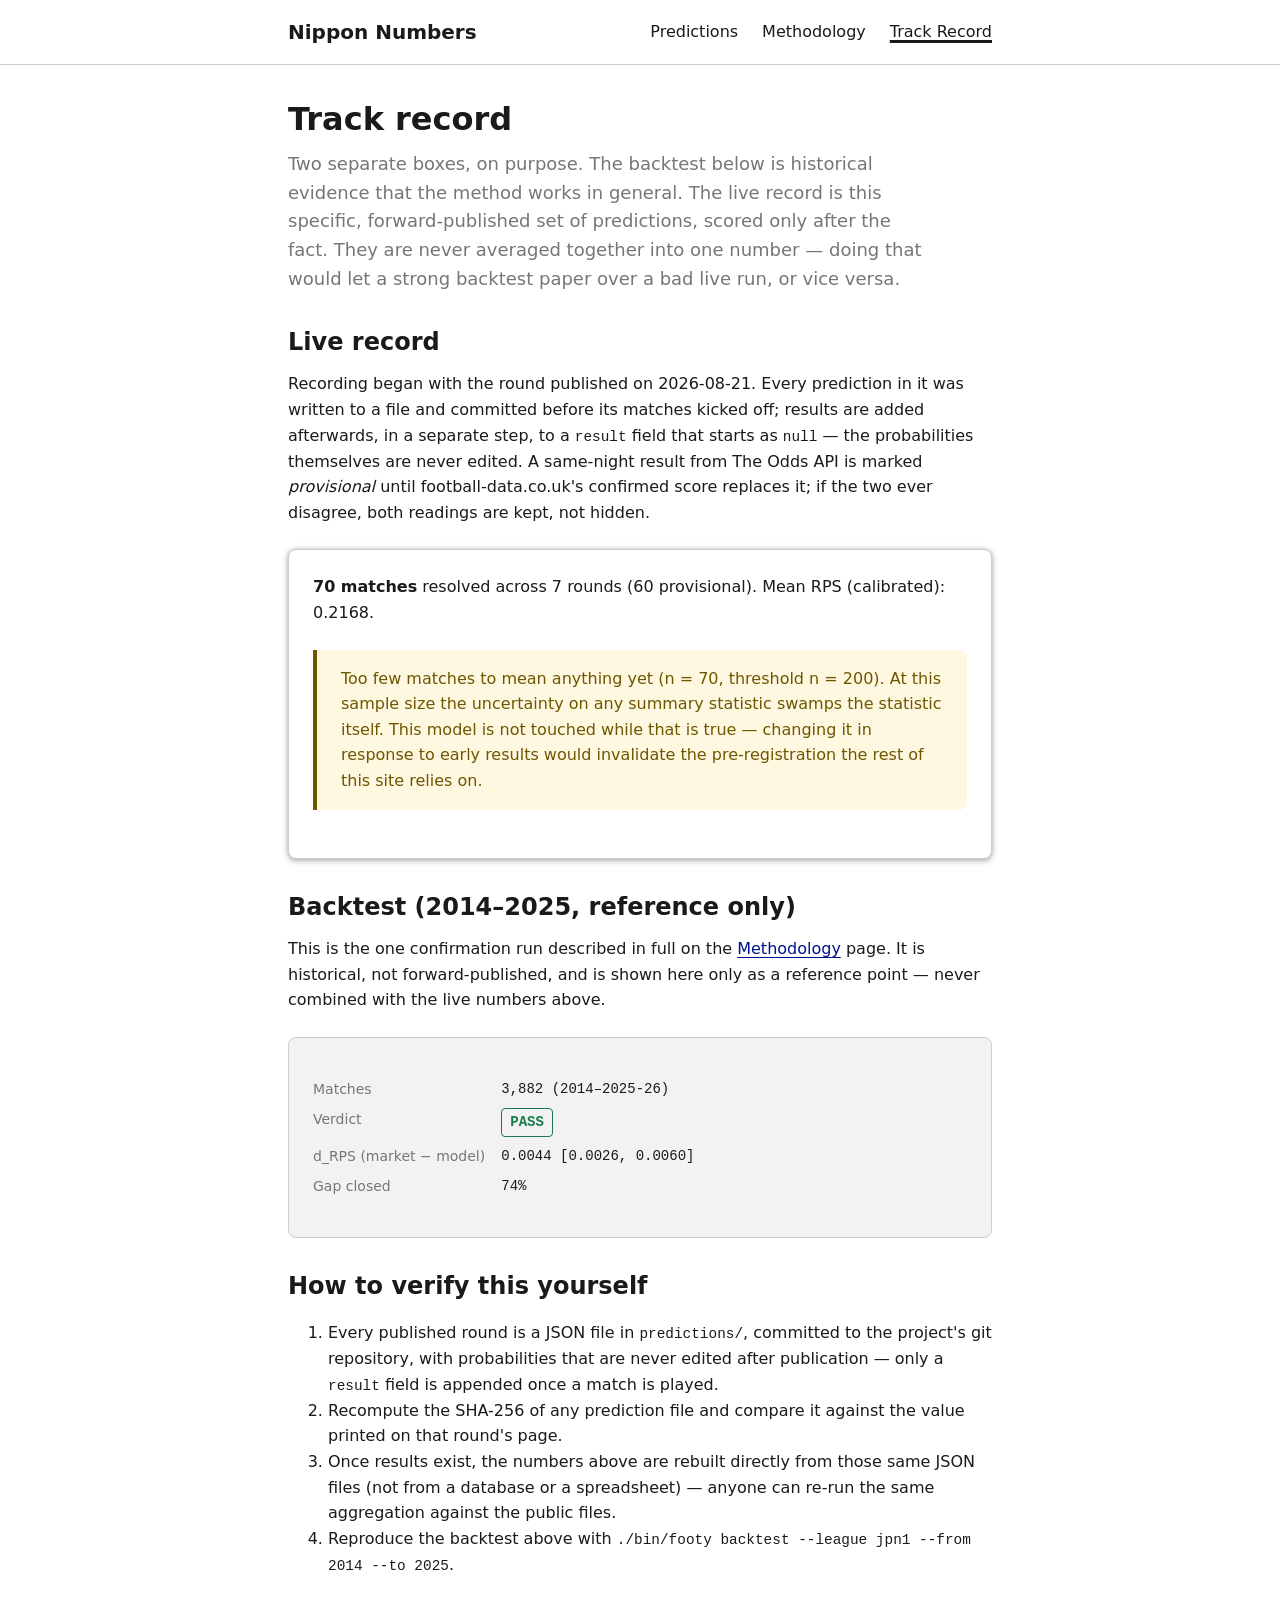
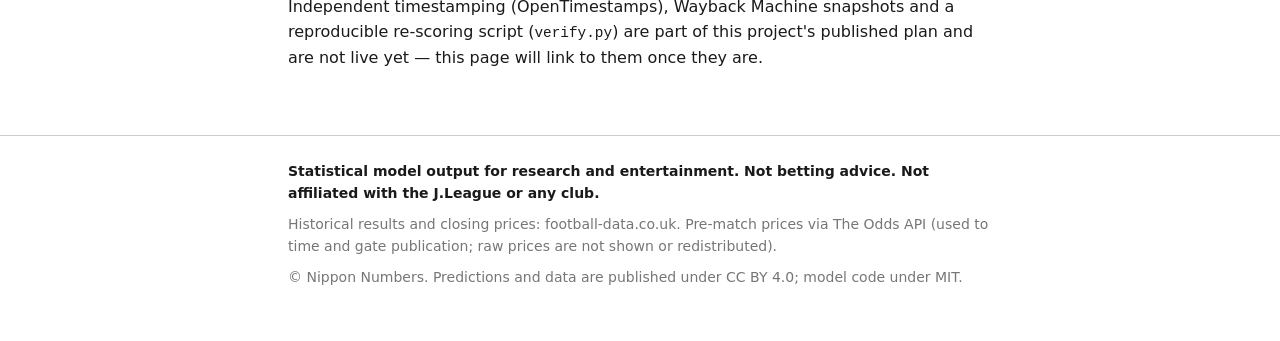
==== site/record.html @ 0cc6eead "results: provisional scores from the odds API" ====
<!doctype html>
<html lang="en">
<head>
<meta charset="utf-8">
<meta name="viewport" content="width=device-width, initial-scale=1">
<title>Track Record · Nippon Numbers</title>
<meta name="description" content="The live, forward-only prediction record for Nippon Numbers, kept separate from the 2014-2025 backtest.">
<link rel="stylesheet" href="style.css">
</head>
<body>
<header class="site-header">
  <div class="wrap">
    <a class="brand" href="index.html">Nippon Numbers</a>
    <nav aria-label="Main">
      <ul class="site-nav">
        <li><a href="index.html">Predictions</a></li>
        <li><a href="methodology.html">Methodology</a></li>
        <li><a href="record.html" aria-current="page">Track Record</a></li>
      </ul>
    </nav>
  </div>
</header>
<main>
  <div class="wrap">

<h1>Track record</h1>
<p class="lede">
  Two separate boxes, on purpose. The backtest below is historical evidence
  that the method works in general. The live record is this specific,
  forward-published set of predictions, scored only after the fact. They are
  never averaged together into one number &mdash; doing that would let a
  strong backtest paper over a bad live run, or vice versa.
</p>

<h2>Live record</h2>
<p>Recording began with the round published on 2026-08-21. Every prediction in it was written to a file and committed before its matches kicked off; results are added afterwards, in a separate step, to a <code>result</code> field that starts as <code>null</code> &mdash; the probabilities themselves are never edited. A same-night result from The Odds API is marked <em>provisional</em> until football-data.co.uk's confirmed score replaces it; if the two ever disagree, both readings are kept, not hidden.</p>

<div class="card">
<p>
  <strong>70 matches</strong> resolved
  across 7 rounds
(60 provisional).
  Mean RPS (calibrated): 0.2168.
</p>
<p class="notice">
  Too few matches to mean anything yet (n = 70, threshold n =
  200). At this sample size the uncertainty on any summary
  statistic swamps the statistic itself. This model is not touched while
  that is true &mdash; changing it in response to early results would
  invalidate the pre-registration the rest of this site relies on.
</p>
</div>

<h2>Backtest (2014&ndash;2025, reference only)</h2>
<p>This is the one confirmation run described in full on the <a href="methodology.html">Methodology</a> page. It is historical, not forward-published, and is shown here only as a reference point &mdash; never combined with the live numbers above.</p>
<div class="card card--muted">
<dl class="meta">
  <dt>Matches</dt><dd>3,882 (2014&ndash;2025-26)</dd>
  <dt>Verdict</dt><dd><span class="badge badge--ok">PASS</span></dd>
  <dt>d_RPS (market &minus; model)</dt><dd>0.0044 [0.0026, 0.0060]</dd>
  <dt>Gap closed</dt><dd>74%</dd>
</dl>
</div>

<h2>How to verify this yourself</h2>
<ol>
  <li>Every published round is a JSON file in <code>predictions/</code>, committed to the project's git repository, with probabilities that are never edited after publication &mdash; only a <code>result</code> field is appended once a match is played.</li>
  <li>Recompute the SHA-256 of any prediction file and compare it against the value printed on that round's page.</li>
  <li>Once results exist, the numbers above are rebuilt directly from those same JSON files (not from a database or a spreadsheet) &mdash; anyone can re-run the same aggregation against the public files.</li>
  <li>Reproduce the backtest above with <code>./bin/footy backtest --league jpn1 --from 2014 --to 2025</code>.</li>
</ol>
<p>
  Independent timestamping (OpenTimestamps), Wayback Machine snapshots and a
  reproducible re-scoring script (<code>verify.py</code>) are part of this
  project's published plan and are not live yet &mdash; this page will link
  to them once they are.
</p>

  </div>
</main>
<footer class="site-footer">
  <div class="wrap">
    <p class="disclaimer">Statistical model output for research and entertainment. Not betting advice. Not affiliated with the J.League or any club.</p>
    <p class="attribution">Historical results and closing prices: football-data.co.uk. Pre-match prices via The Odds API (used to time and gate publication; raw prices are not shown or redistributed).</p>
    <p>&copy; Nippon Numbers. Predictions and data are published under CC BY 4.0; model code under MIT.</p>
  </div>
</footer>
</body>
</html>
---- site/style.css ----
/*
 * Nippon Numbers -- hand-written CSS, no framework (DESIGN_SITE.md 2.1).
 *
 * The custom-property block below transcribes a subset of the Digital
 * Agency (デジタル庁) Design System tokens -- color primitives, semantic
 * success/error/warning colors, font family, font-size/line-height scale,
 * border-radius scale and the focus-visible treatment -- from
 * @digital-go-jp/design-tokens and design-system-example-components-html
 * (both MIT licensed; see THIRD_PARTY_NOTICES.md at the repo root). Chosen
 * for its accessibility-first, high-contrast character, which reads as
 * "trustworthy and legible" rather than decorative -- the same register
 * this site's honesty-over-marketing positioning needs (DESIGN_SITE.md
 * 1.1). Nothing here reuses any Digital Agency logo, emblem or "government
 * site" chrome -- only the raw design tokens.
 *
 * Semantic role variables (surface/text/border/link roles below the token
 * block) and the dark-mode remap are this project's own -- the DADS token
 * package ships primitives, not a public light/dark role system.
 */

:root {
  /* -- DADS primitives (subset actually used) ------------------------- */
  --dads-blue-50: #e8f1fe;
  --dads-blue-100: #d9e6ff;
  --dads-blue-200: #c5d7fb;
  --dads-blue-300: #9db7f9;
  --dads-blue-700: #264af4;
  --dads-blue-800: #0031d8;
  --dads-blue-900: #0017c1;
  --dads-blue-1000: #00118f;
  --dads-light-blue-300: #97d3ff;
  --dads-light-blue-400: #57b8ff;
  --dads-magenta-900: #8b008b;
  --dads-orange-800: #c74700;
  --dads-yellow-300: #ffd43d;
  --dads-green-600: #259d63;
  --dads-green-800: #197a4b;
  --dads-red-800: #ec0000;
  --dads-red-900: #ce0000;
  --dads-white: #ffffff;
  --dads-black: #000000;
  --dads-gray-50: #f2f2f2;
  --dads-gray-100: #e6e6e6;
  --dads-gray-200: #cccccc;
  --dads-gray-300: #b3b3b3;
  --dads-gray-536: #767676; /* WCAG AA (4.5:1) minimum-contrast gray on white */
  --dads-gray-700: #4d4d4d;
  --dads-gray-800: #333333;
  --dads-gray-900: #1a1a1a;

  --font-family-sans: "Noto Sans", -apple-system, BlinkMacSystemFont, "Segoe UI",
    system-ui, "Hiragino Sans", sans-serif;
  --font-family-mono: "Noto Sans Mono", ui-monospace, SFMono-Regular, Menlo, Consolas,
    monospace;

  --font-size-14: 0.875rem;
  --font-size-16: 1rem;
  --font-size-18: 1.125rem;
  --font-size-20: 1.25rem;
  --font-size-24: 1.5rem;
  --font-size-28: 1.75rem;
  --font-size-32: 2rem;
  --font-size-36: 2.25rem;

  --line-height-140: 1.4;
  --line-height-150: 1.5;
  --line-height-160: 1.6;
  --line-height-170: 1.7;

  --radius-4: 0.25rem;
  --radius-8: 0.5rem;
  --radius-12: 0.75rem;

  --elevation-1: 0 2px 8px 1px rgba(0, 0, 0, 0.1), 0 1px 5px 0 rgba(0, 0, 0, 0.3);

  /* -- spacing scale (this project's own, not a published DADS token) - */
  --space-1: 0.25rem;
  --space-2: 0.5rem;
  --space-3: 0.75rem;
  --space-4: 1rem;
  --space-6: 1.5rem;
  --space-8: 2rem;
  --space-12: 3rem;

  /* -- semantic roles (light, default) --------------------------------- */
  --color-bg: var(--dads-white);
  --color-surface: var(--dads-gray-50);
  --color-surface-raised: var(--dads-white);
  --color-text: var(--dads-gray-900);
  --color-text-muted: var(--dads-gray-536);
  --color-border: var(--dads-gray-200);
  --color-border-strong: var(--dads-gray-300);
  --color-link: var(--dads-blue-1000);
  --color-link-hover: var(--dads-blue-900);
  --color-link-visited: var(--dads-magenta-900);
  --color-link-active: var(--dads-orange-800);
  --color-accent: var(--dads-blue-700);
  --color-success: var(--dads-green-800);
  --color-error: var(--dads-red-900);
  --color-warning-bg: #fff8e0;
  --color-warning-text: #6e5600;
  --color-focus-ring: var(--dads-black);
  --color-focus-bg: var(--dads-yellow-300);
  --shadow-card: var(--elevation-1);
}

@media (prefers-color-scheme: dark) {
  :root:not([data-theme="light"]) {
    --color-bg: #16181c;
    --color-surface: #1f2226;
    --color-surface-raised: #24272c;
    --color-text: #f0f0f0;
    --color-text-muted: #b3b3b3;
    --color-border: #3a3d42;
    --color-border-strong: #4d4d4d;
    --color-link: var(--dads-light-blue-300);
    --color-link-hover: var(--dads-light-blue-400);
    --color-link-visited: #d9a3ff;
    --color-link-active: #ffb066;
    --color-accent: var(--dads-light-blue-300);
    --color-success: #6bd19b;
    --color-error: #ff9c9c;
    --color-warning-bg: #3a3216;
    --color-warning-text: #f5dd8f;
    --color-focus-ring: var(--dads-white);
    --shadow-card: none;
  }
}

*,
*::before,
*::after {
  box-sizing: border-box;
}

html {
  font-family: var(--font-family-sans);
  color-scheme: light dark;
}

body {
  margin: 0;
  background: var(--color-bg);
  color: var(--color-text);
  font-size: var(--font-size-16);
  line-height: var(--line-height-160);
  -webkit-font-smoothing: antialiased;
}

/* WCAG 2.4.7-conformant focus style, transcribed from DADS's
   :focus-visible rule (4px solid ring + offset + yellow halo). */
:focus-visible {
  outline: 4px solid var(--color-focus-ring);
  outline-offset: 2px;
  border-radius: var(--radius-4);
  box-shadow: 0 0 0 2px var(--color-focus-bg);
}

a {
  color: var(--color-link);
  text-decoration: underline;
  text-decoration-thickness: 0.0625rem;
  text-underline-offset: 0.1875rem;
}

a:visited {
  color: var(--color-link-visited);
}

a:hover {
  color: var(--color-link-hover);
  text-decoration-thickness: 0.1875rem;
}

a:active {
  color: var(--color-link-active);
}

h1,
h2,
h3 {
  line-height: var(--line-height-140);
  font-weight: 700;
}

h1 {
  font-size: var(--font-size-32);
  margin: 0 0 var(--space-2);
}

h2 {
  font-size: var(--font-size-24);
  margin: var(--space-8) 0 var(--space-3);
}

h3 {
  font-size: var(--font-size-18);
  margin: var(--space-6) 0 var(--space-2);
}

p {
  margin: 0 0 var(--space-4);
}

code,
pre,
.mono {
  font-family: var(--font-family-mono);
  font-size: 0.9em;
}

.wrap {
  max-width: 46rem;
  margin: 0 auto;
  padding: 0 var(--space-4);
}

/* -- header / nav ------------------------------------------------------ */
.site-header {
  border-bottom: 1px solid var(--color-border);
}

.site-header .wrap {
  display: flex;
  flex-wrap: wrap;
  align-items: center;
  justify-content: space-between;
  gap: var(--space-3);
  padding-top: var(--space-4);
  padding-bottom: var(--space-4);
}

.brand {
  font-weight: 700;
  font-size: var(--font-size-20);
  color: var(--color-text);
  text-decoration: none;
}

.brand:hover {
  color: var(--color-text);
  text-decoration: underline;
}

.site-nav {
  display: flex;
  gap: var(--space-6);
  list-style: none;
  margin: 0;
  padding: 0;
}

.site-nav a {
  color: var(--color-text);
  text-decoration: none;
  font-size: var(--font-size-16);
}

.site-nav a:hover,
.site-nav a[aria-current="page"] {
  text-decoration: underline;
  text-decoration-thickness: 0.1875rem;
}

/* -- main content -------------------------------------------------------*/
main {
  padding: var(--space-8) 0 var(--space-12);
}

.lede {
  font-size: var(--font-size-18);
  color: var(--color-text-muted);
  max-width: 40rem;
}

.card {
  background: var(--color-surface-raised);
  border: 1px solid var(--color-border);
  border-radius: var(--radius-8);
  box-shadow: var(--shadow-card);
  padding: var(--space-6);
  margin: var(--space-6) 0;
}

.card--muted {
  background: var(--color-surface);
  box-shadow: none;
}

.callout {
  border-left: 4px solid var(--color-accent);
  background: var(--color-surface);
  padding: var(--space-4) var(--space-6);
  margin: var(--space-6) 0;
  border-radius: 0 var(--radius-8) var(--radius-8) 0;
}

.callout p:last-child {
  margin-bottom: 0;
}

.notice {
  border-left: 4px solid var(--color-warning-text);
  background: var(--color-warning-bg);
  color: var(--color-warning-text);
  padding: var(--space-4) var(--space-6);
  margin: var(--space-6) 0;
  border-radius: 0 var(--radius-8) var(--radius-8) 0;
}

.notice a {
  color: inherit;
}

.badge {
  display: inline-block;
  font-size: var(--font-size-14);
  font-weight: 700;
  padding: 0.125rem var(--space-2);
  border-radius: var(--radius-4);
  border: 1px solid currentColor;
}

.badge--ok {
  color: var(--color-success);
}

.badge--warn {
  color: var(--color-warning-text);
}

/* -- tables -------------------------------------------------------------*/
.table-scroll {
  overflow-x: auto;
  margin: var(--space-4) 0;
}

table {
  border-collapse: collapse;
  width: 100%;
  font-size: var(--font-size-14);
}

caption {
  text-align: left;
  font-size: var(--font-size-14);
  color: var(--color-text-muted);
  margin-bottom: var(--space-2);
}

th,
td {
  text-align: left;
  padding: var(--space-2) var(--space-3);
  border-bottom: 1px solid var(--color-border);
  white-space: nowrap;
}

th {
  font-weight: 700;
  color: var(--color-text-muted);
  border-bottom: 2px solid var(--color-border-strong);
}

td.num,
th.num {
  text-align: right;
  font-family: var(--font-family-mono);
}

/* -- metadata key/value list --------------------------------------------*/
dl.meta {
  display: grid;
  grid-template-columns: max-content 1fr;
  gap: var(--space-2) var(--space-4);
  margin: var(--space-4) 0;
  font-size: var(--font-size-14);
}

dl.meta dt {
  color: var(--color-text-muted);
}

dl.meta dd {
  margin: 0;
  font-family: var(--font-family-mono);
  overflow-wrap: anywhere;
}

/* -- footer ---------------------------------------------------------- */
.site-footer {
  border-top: 1px solid var(--color-border);
  padding: var(--space-6) 0 var(--space-12);
  color: var(--color-text-muted);
  font-size: var(--font-size-14);
}

.site-footer p {
  margin: 0 0 var(--space-2);
}

.site-footer .disclaimer {
  font-weight: 700;
  color: var(--color-text);
}

@media (max-width: 30rem) {
  h1 {
    font-size: var(--font-size-28);
  }
}

/* Collapsed metadata block at the foot of the predictions page */
.meta-details { margin-top: 2.5rem; border-top: 1px solid var(--color-border, #767676); padding-top: 1rem; }
.meta-details summary { cursor: pointer; }
.meta-details summary h2 { display: inline; font-size: 1.125rem; }

/* Fixtures-first layout: compact header, table is the hero */
.page-title { font-size: 1.5rem; margin-bottom: 0.25rem; }
.lede { margin-bottom: 1.25rem; }
.callout--inline { display: block; margin-top: 0.5rem; font-size: 0.9375rem; }
.num--max { font-weight: 700; background: rgba(255, 255, 255, 0.06); }
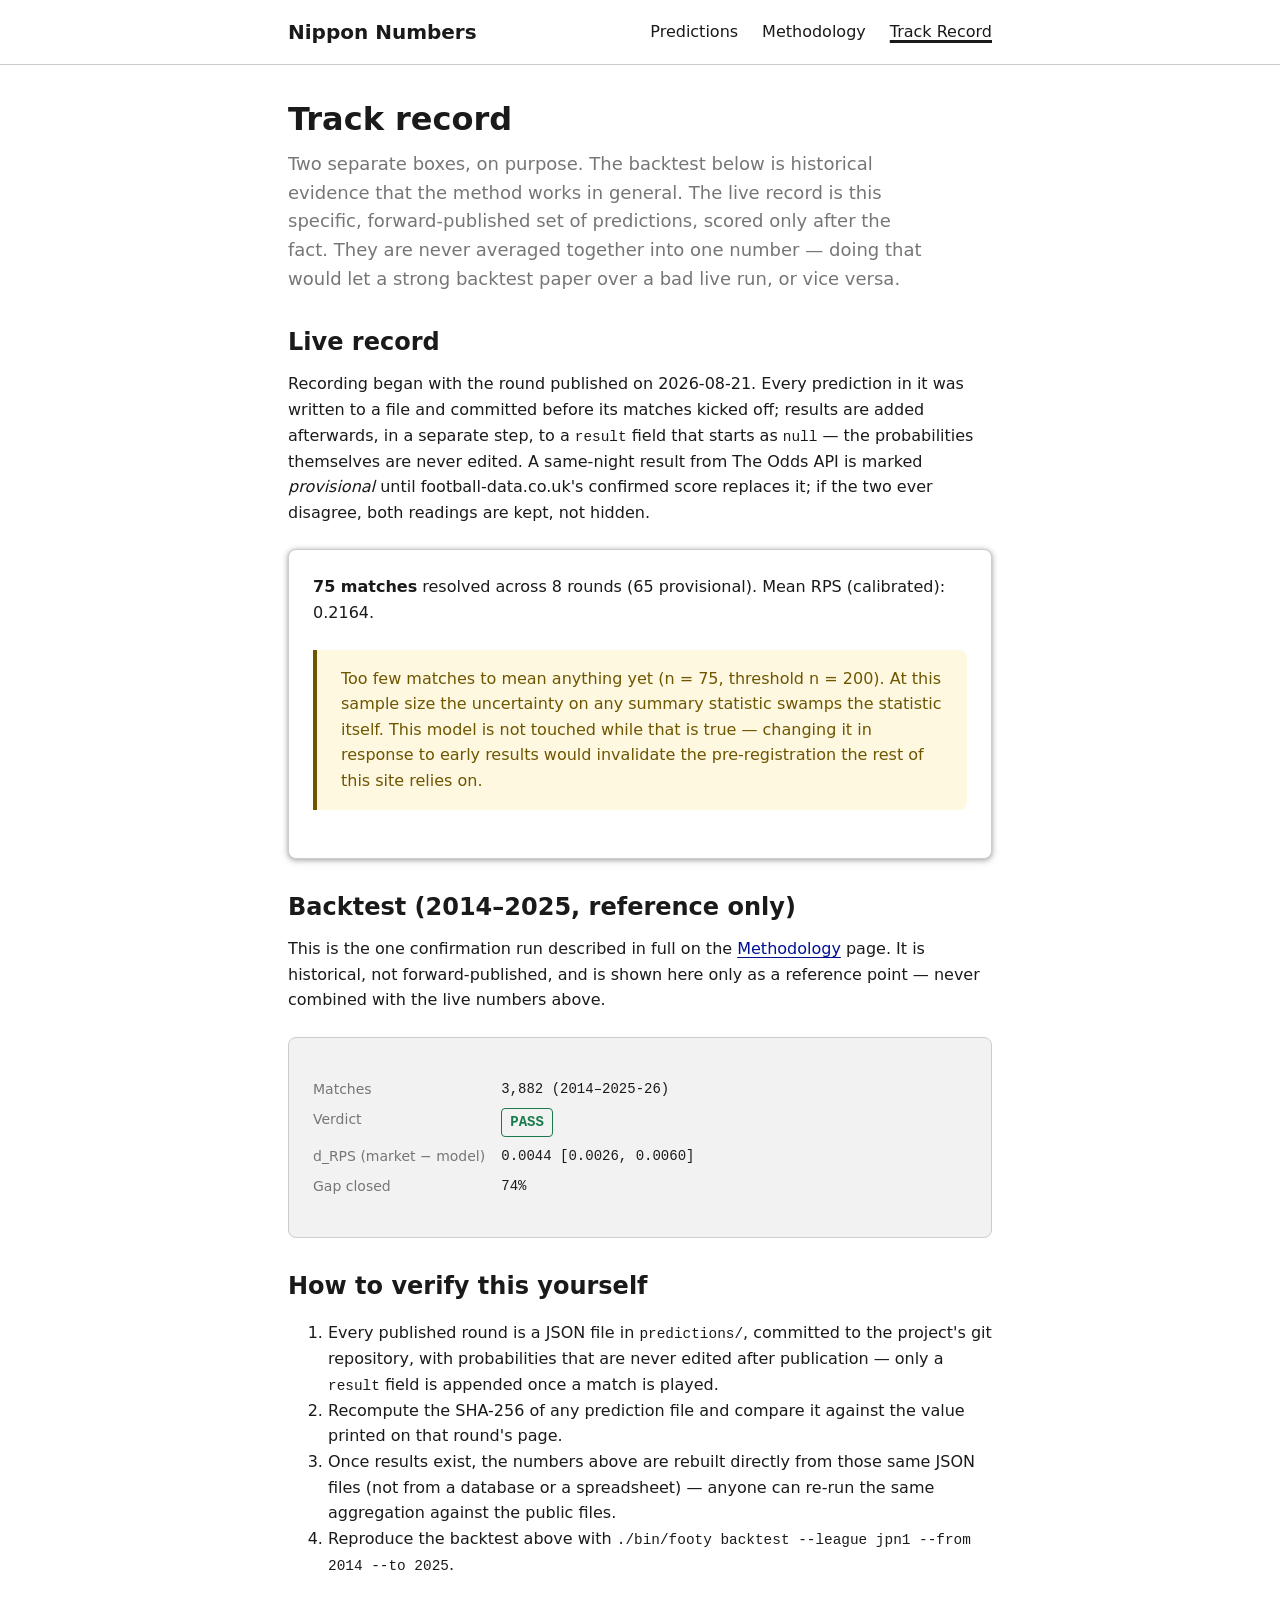
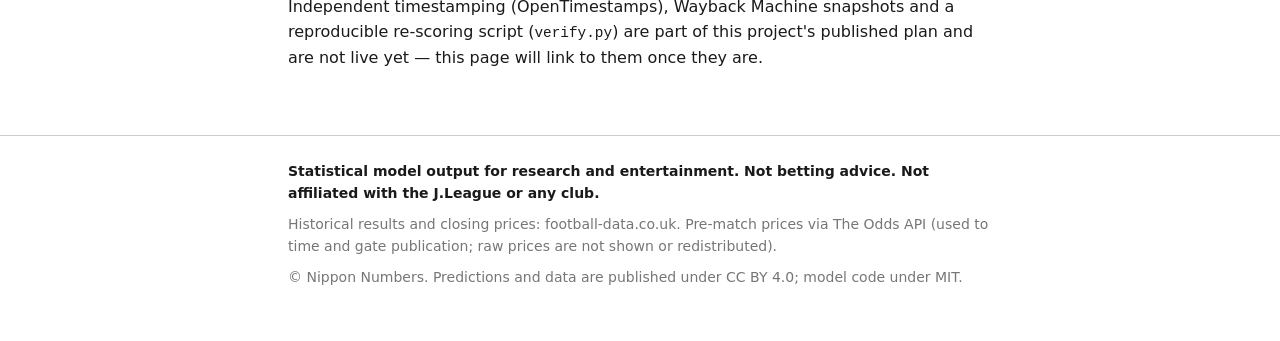
==== commit 7f2ddc4f: "results: provisional scores from the odds API" ====
--- a/site/record.html
+++ b/site/record.html
@@ -37,13 +37,13 @@
 
 <div class="card">
 <p>
-  <strong>70 matches</strong> resolved
-  across 7 rounds
-(60 provisional).
-  Mean RPS (calibrated): 0.2168.
+  <strong>75 matches</strong> resolved
+  across 8 rounds
+(65 provisional).
+  Mean RPS (calibrated): 0.2164.
 </p>
 <p class="notice">
-  Too few matches to mean anything yet (n = 70, threshold n =
+  Too few matches to mean anything yet (n = 75, threshold n =
   200). At this sample size the uncertainty on any summary
   statistic swamps the statistic itself. This model is not touched while
   that is true &mdash; changing it in response to early results would
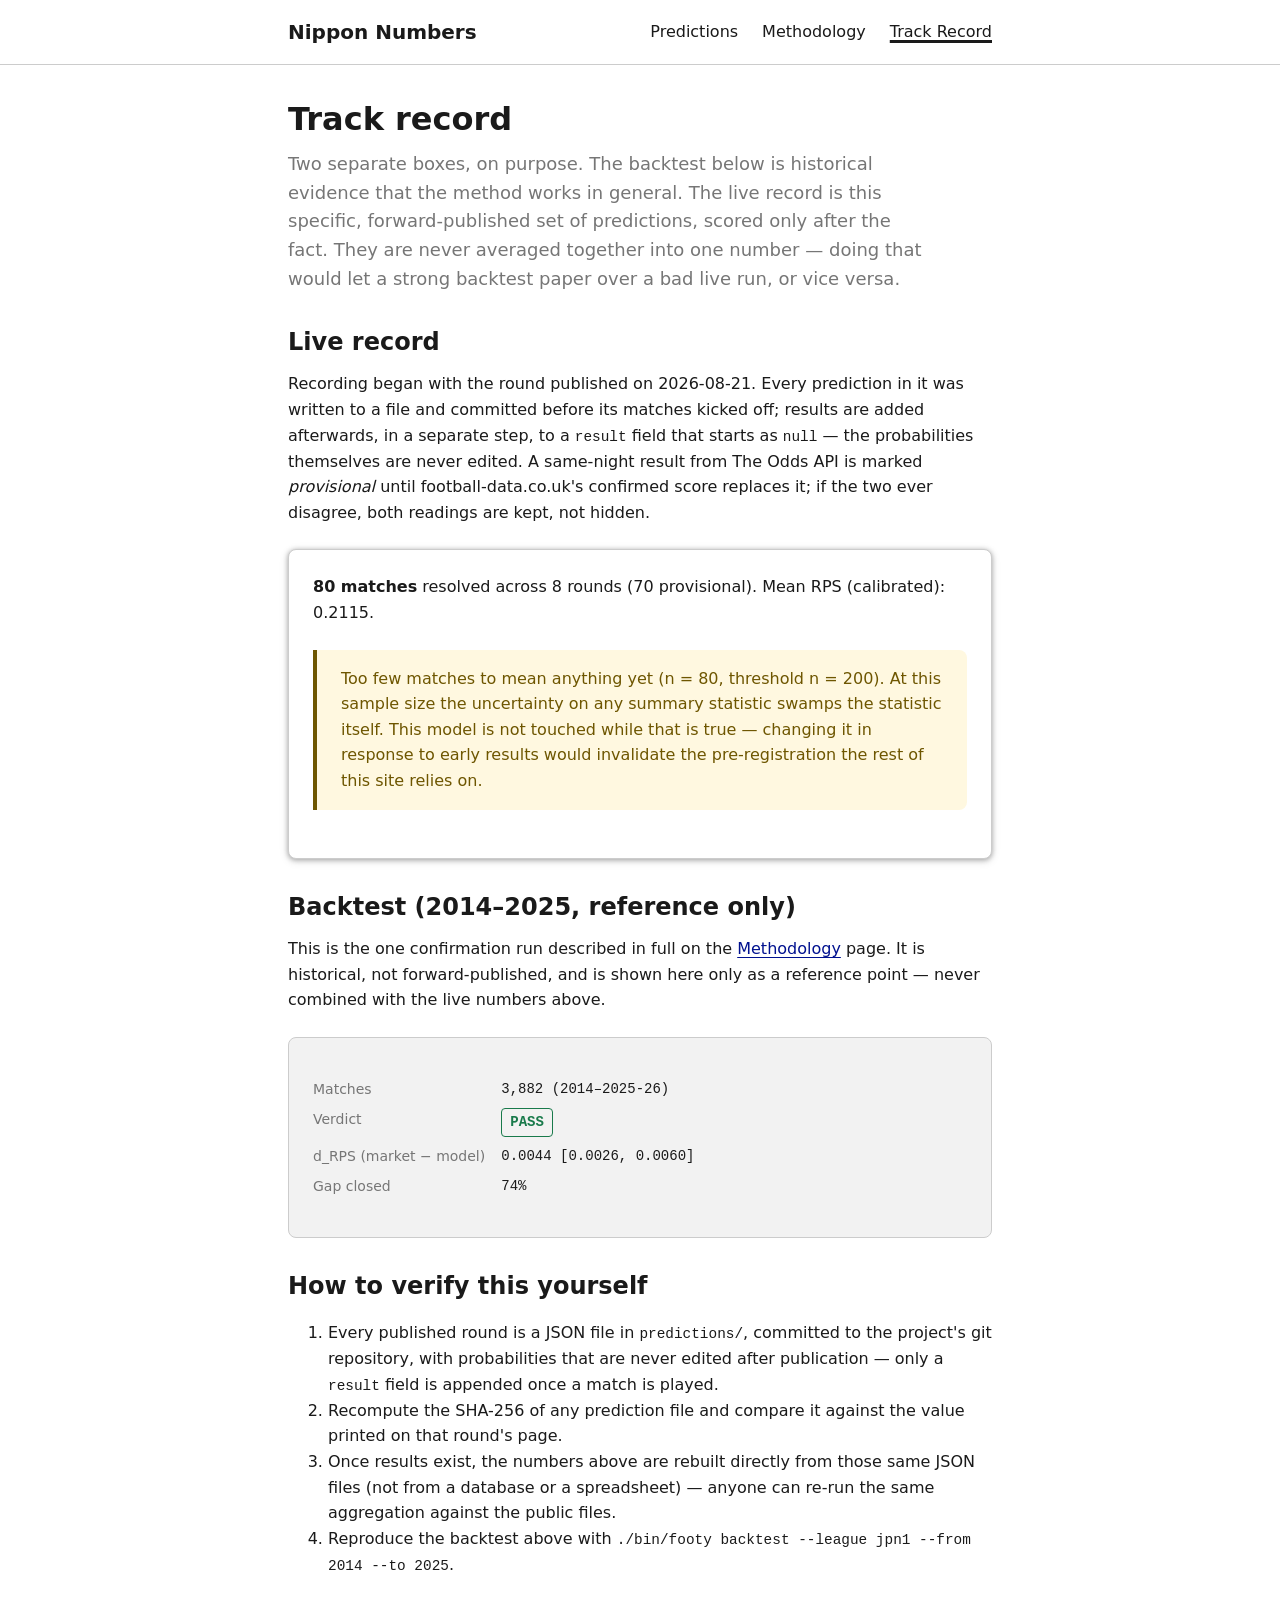
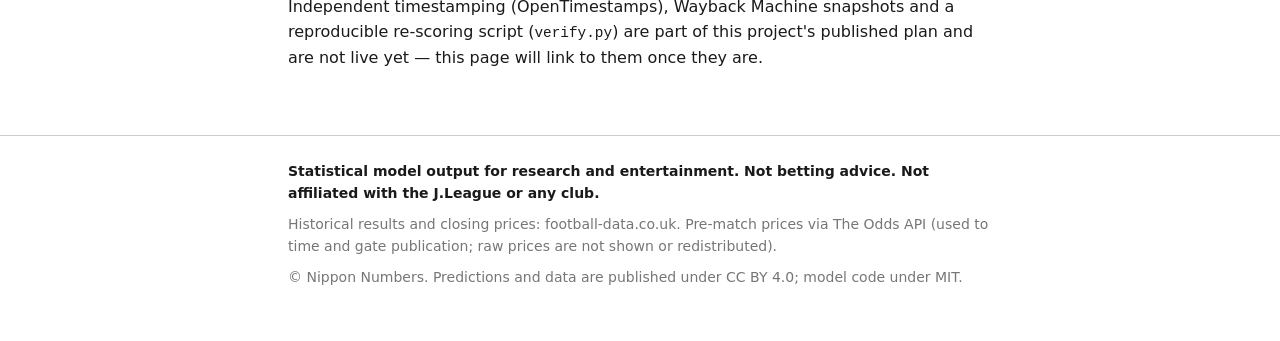
==== commit 8983bb80: "results: provisional scores from the odds API" ====
--- a/site/record.html
+++ b/site/record.html
@@ -37,13 +37,13 @@
 
 <div class="card">
 <p>
-  <strong>75 matches</strong> resolved
+  <strong>80 matches</strong> resolved
   across 8 rounds
-(65 provisional).
-  Mean RPS (calibrated): 0.2164.
+(70 provisional).
+  Mean RPS (calibrated): 0.2115.
 </p>
 <p class="notice">
-  Too few matches to mean anything yet (n = 75, threshold n =
+  Too few matches to mean anything yet (n = 80, threshold n =
   200). At this sample size the uncertainty on any summary
   statistic swamps the statistic itself. This model is not touched while
   that is true &mdash; changing it in response to early results would
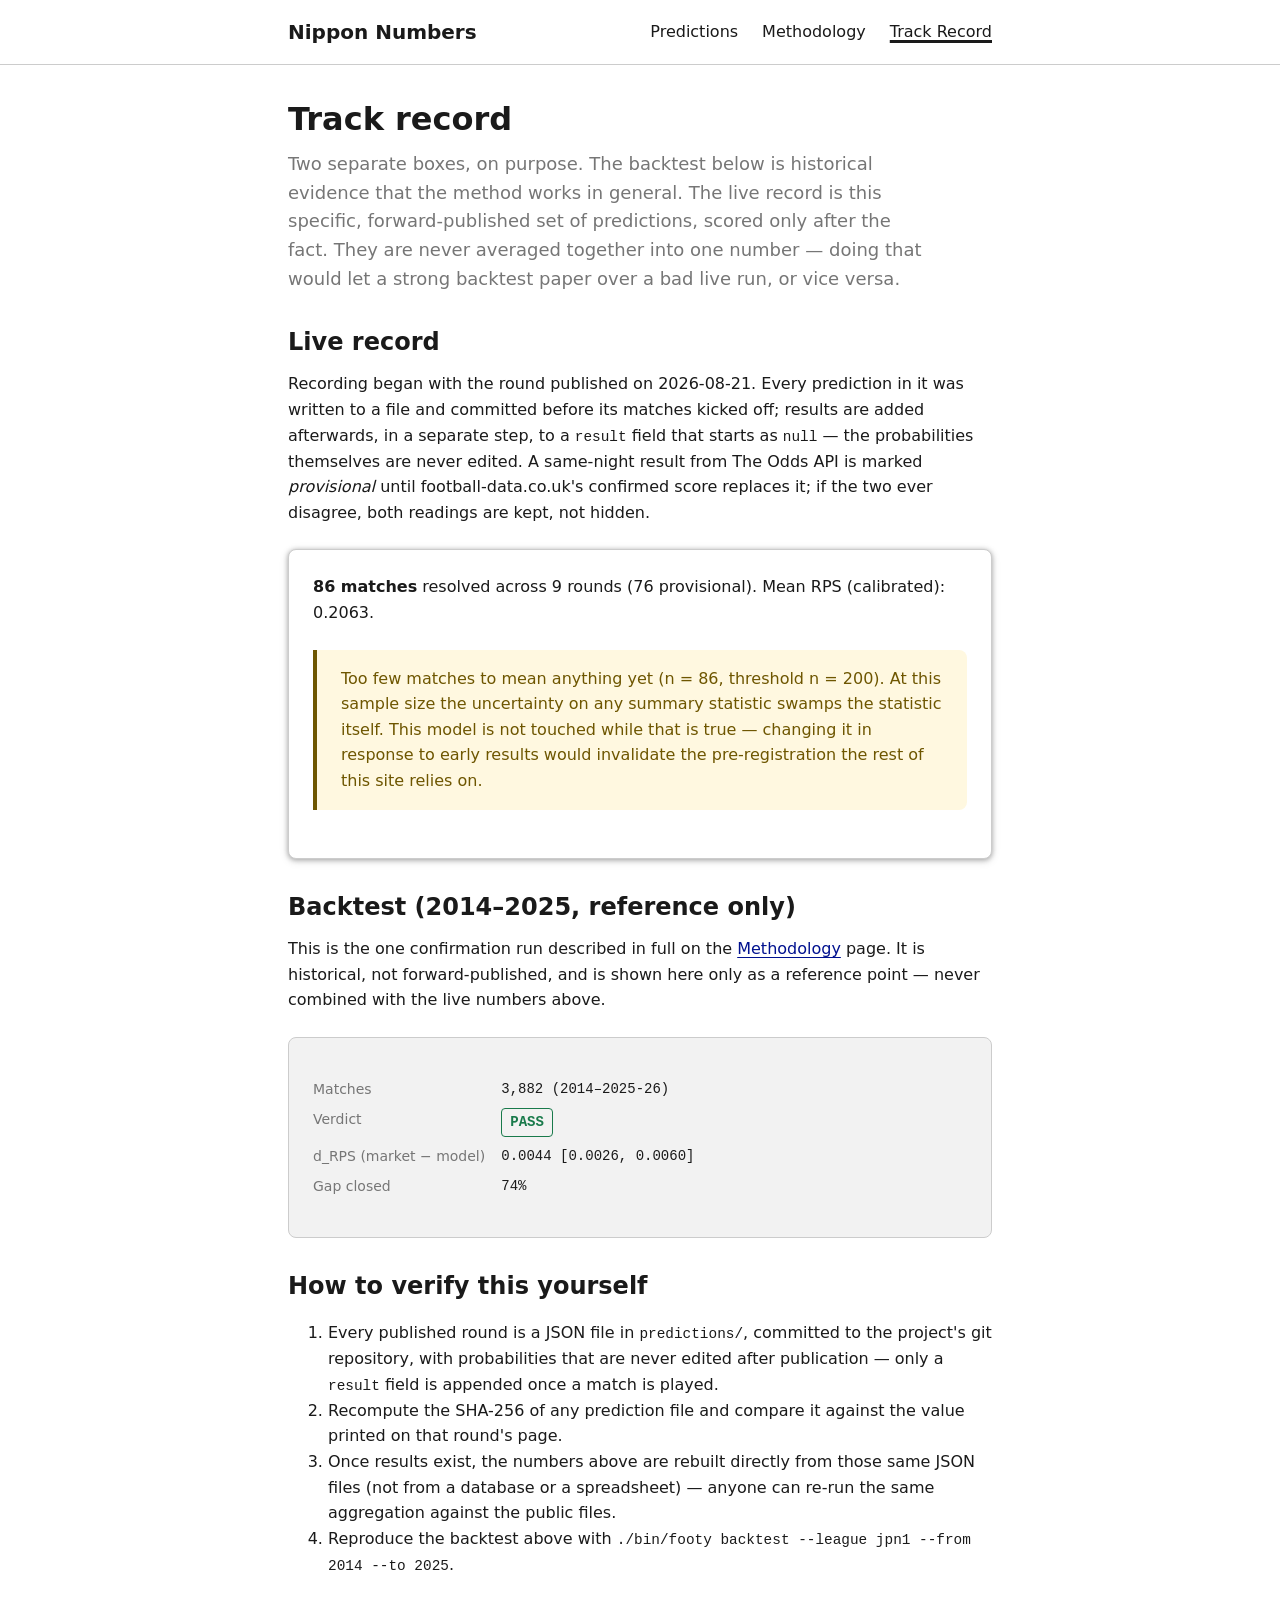
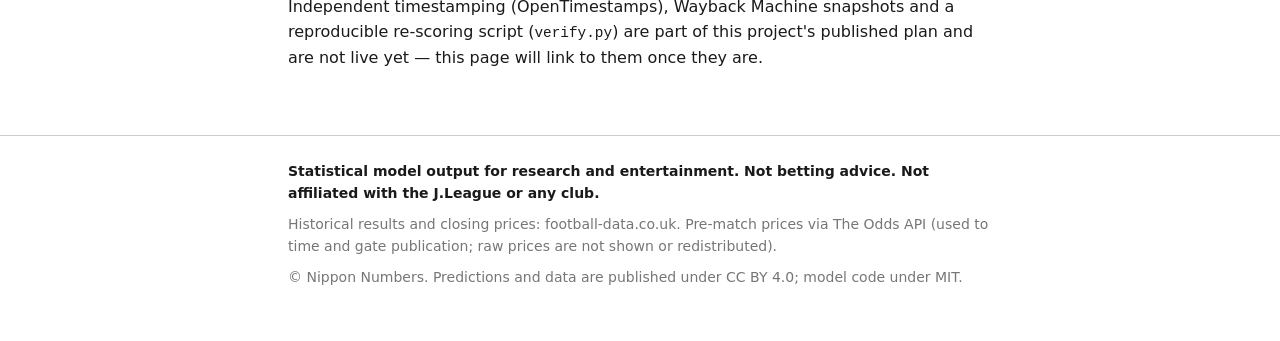
==== commit 848c272c: "results: provisional scores from the odds API" ====
--- a/site/record.html
+++ b/site/record.html
@@ -37,13 +37,13 @@
 
 <div class="card">
 <p>
-  <strong>80 matches</strong> resolved
-  across 8 rounds
-(70 provisional).
-  Mean RPS (calibrated): 0.2115.
+  <strong>86 matches</strong> resolved
+  across 9 rounds
+(76 provisional).
+  Mean RPS (calibrated): 0.2063.
 </p>
 <p class="notice">
-  Too few matches to mean anything yet (n = 80, threshold n =
+  Too few matches to mean anything yet (n = 86, threshold n =
   200). At this sample size the uncertainty on any summary
   statistic swamps the statistic itself. This model is not touched while
   that is true &mdash; changing it in response to early results would
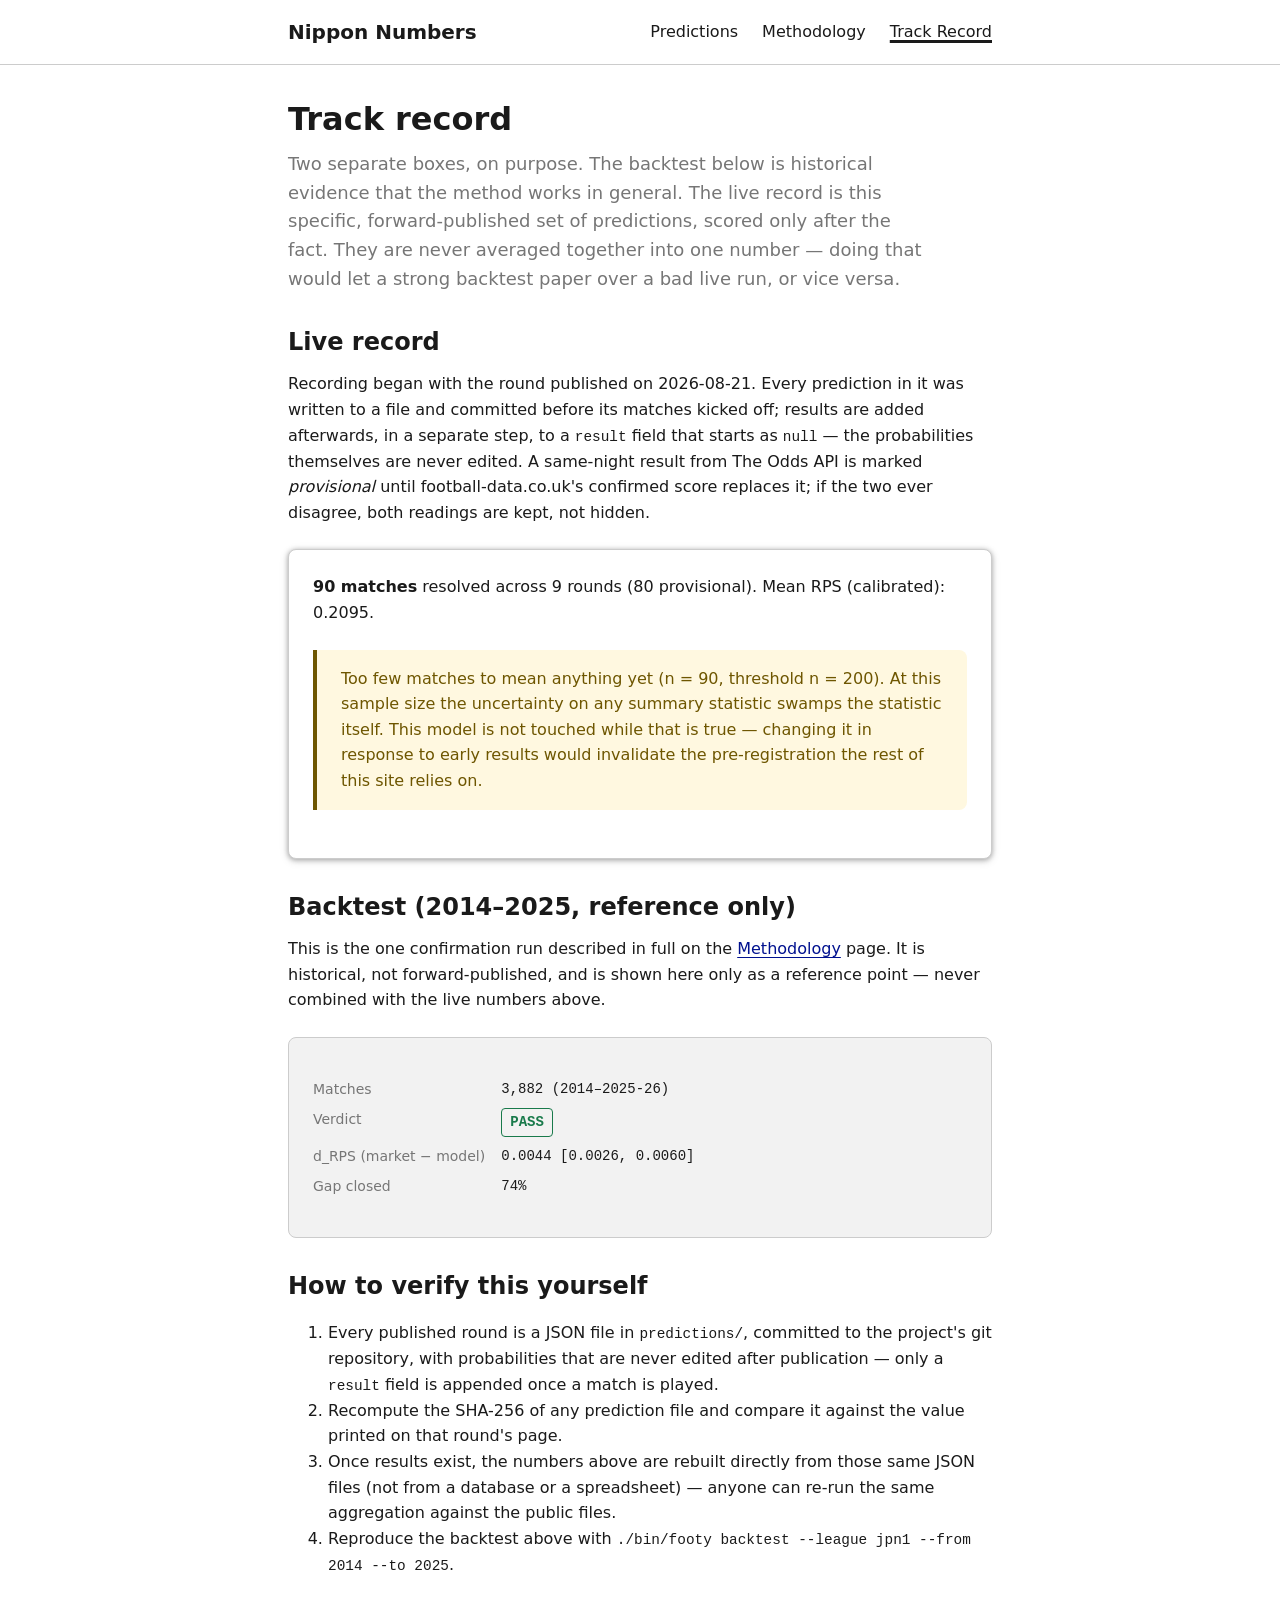
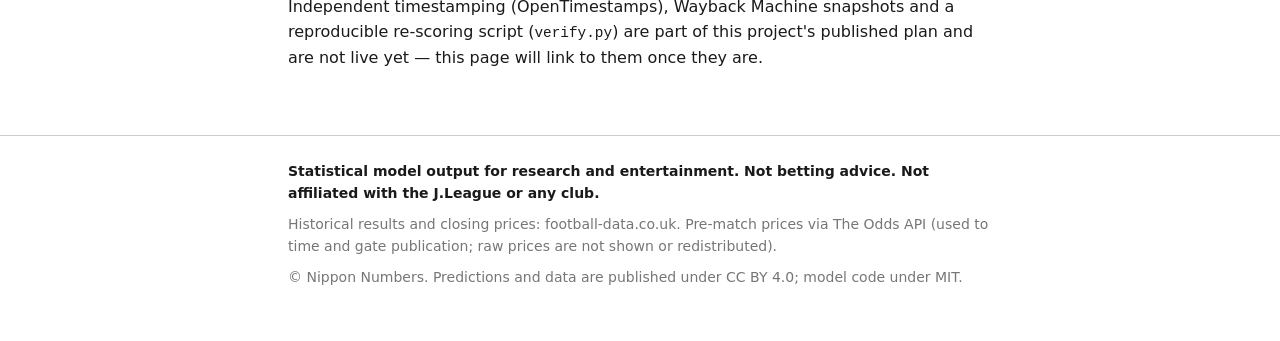
==== commit 2cfc4d71: "results: provisional scores from the odds API" ====
--- a/site/record.html
+++ b/site/record.html
@@ -37,13 +37,13 @@
 
 <div class="card">
 <p>
-  <strong>86 matches</strong> resolved
+  <strong>90 matches</strong> resolved
   across 9 rounds
-(76 provisional).
-  Mean RPS (calibrated): 0.2063.
+(80 provisional).
+  Mean RPS (calibrated): 0.2095.
 </p>
 <p class="notice">
-  Too few matches to mean anything yet (n = 86, threshold n =
+  Too few matches to mean anything yet (n = 90, threshold n =
   200). At this sample size the uncertainty on any summary
   statistic swamps the statistic itself. This model is not touched while
   that is true &mdash; changing it in response to early results would
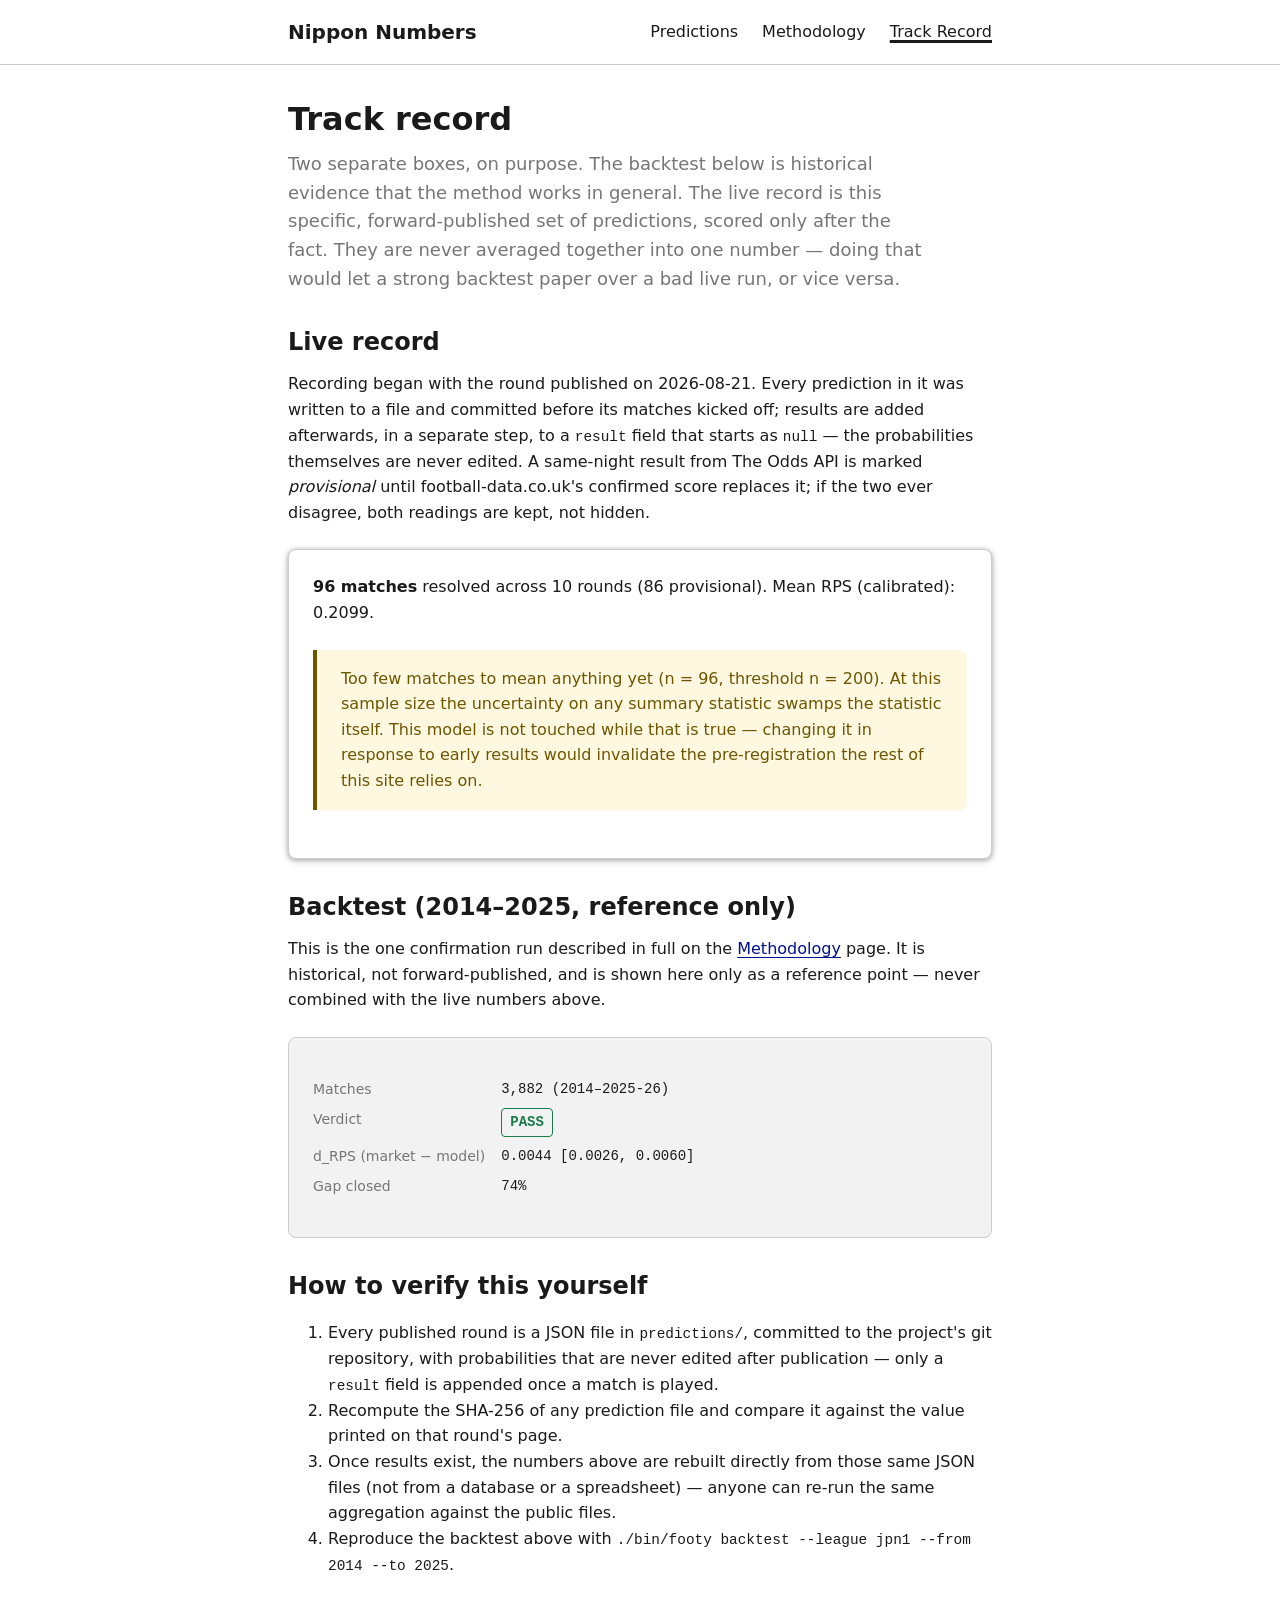
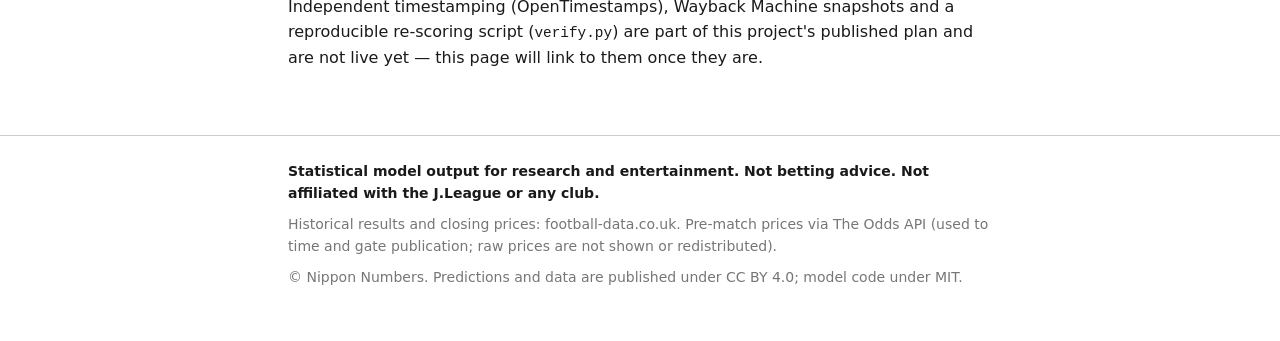
==== commit 6684faf9: "results: provisional scores from the odds API" ====
--- a/site/record.html
+++ b/site/record.html
@@ -37,13 +37,13 @@
 
 <div class="card">
 <p>
-  <strong>90 matches</strong> resolved
-  across 9 rounds
-(80 provisional).
-  Mean RPS (calibrated): 0.2095.
+  <strong>96 matches</strong> resolved
+  across 10 rounds
+(86 provisional).
+  Mean RPS (calibrated): 0.2099.
 </p>
 <p class="notice">
-  Too few matches to mean anything yet (n = 90, threshold n =
+  Too few matches to mean anything yet (n = 96, threshold n =
   200). At this sample size the uncertainty on any summary
   statistic swamps the statistic itself. This model is not touched while
   that is true &mdash; changing it in response to early results would
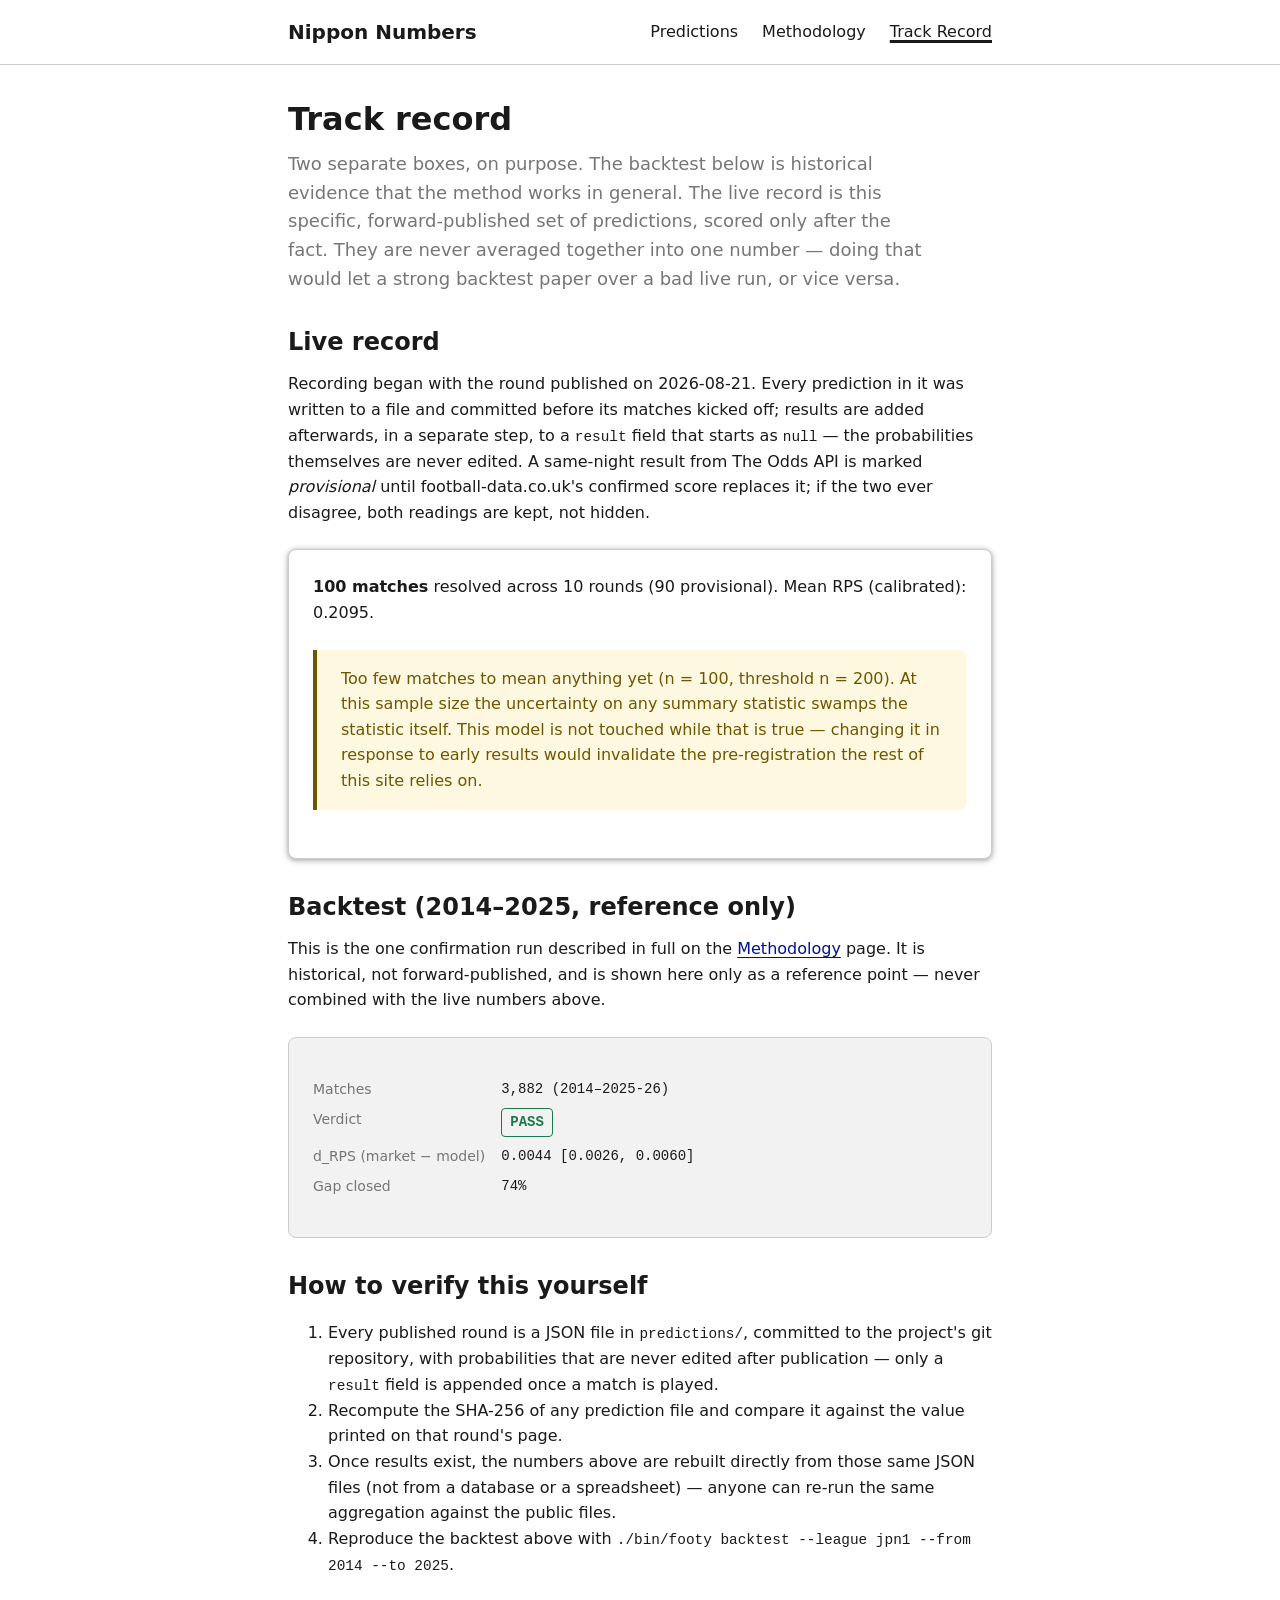
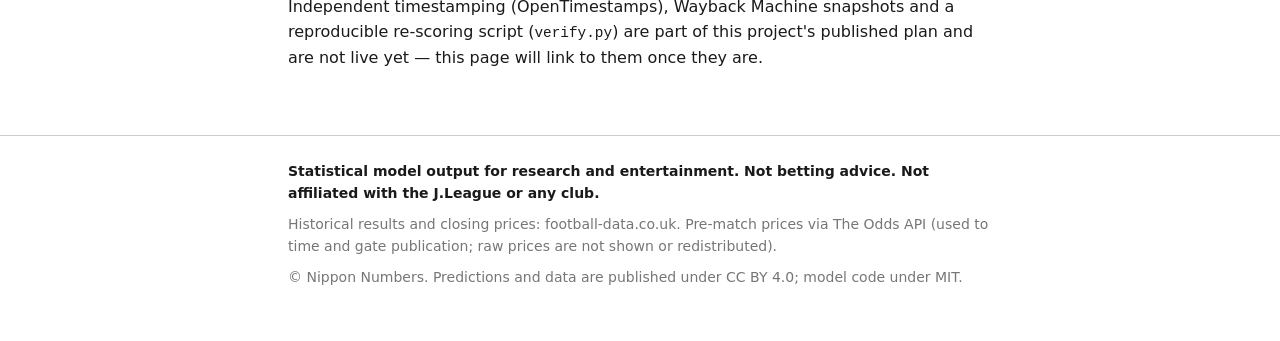
==== commit 60c35c1a: "results: provisional scores from the odds API" ====
--- a/site/record.html
+++ b/site/record.html
@@ -37,13 +37,13 @@
 
 <div class="card">
 <p>
-  <strong>96 matches</strong> resolved
+  <strong>100 matches</strong> resolved
   across 10 rounds
-(86 provisional).
-  Mean RPS (calibrated): 0.2099.
+(90 provisional).
+  Mean RPS (calibrated): 0.2095.
 </p>
 <p class="notice">
-  Too few matches to mean anything yet (n = 96, threshold n =
+  Too few matches to mean anything yet (n = 100, threshold n =
   200). At this sample size the uncertainty on any summary
   statistic swamps the statistic itself. This model is not touched while
   that is true &mdash; changing it in response to early results would
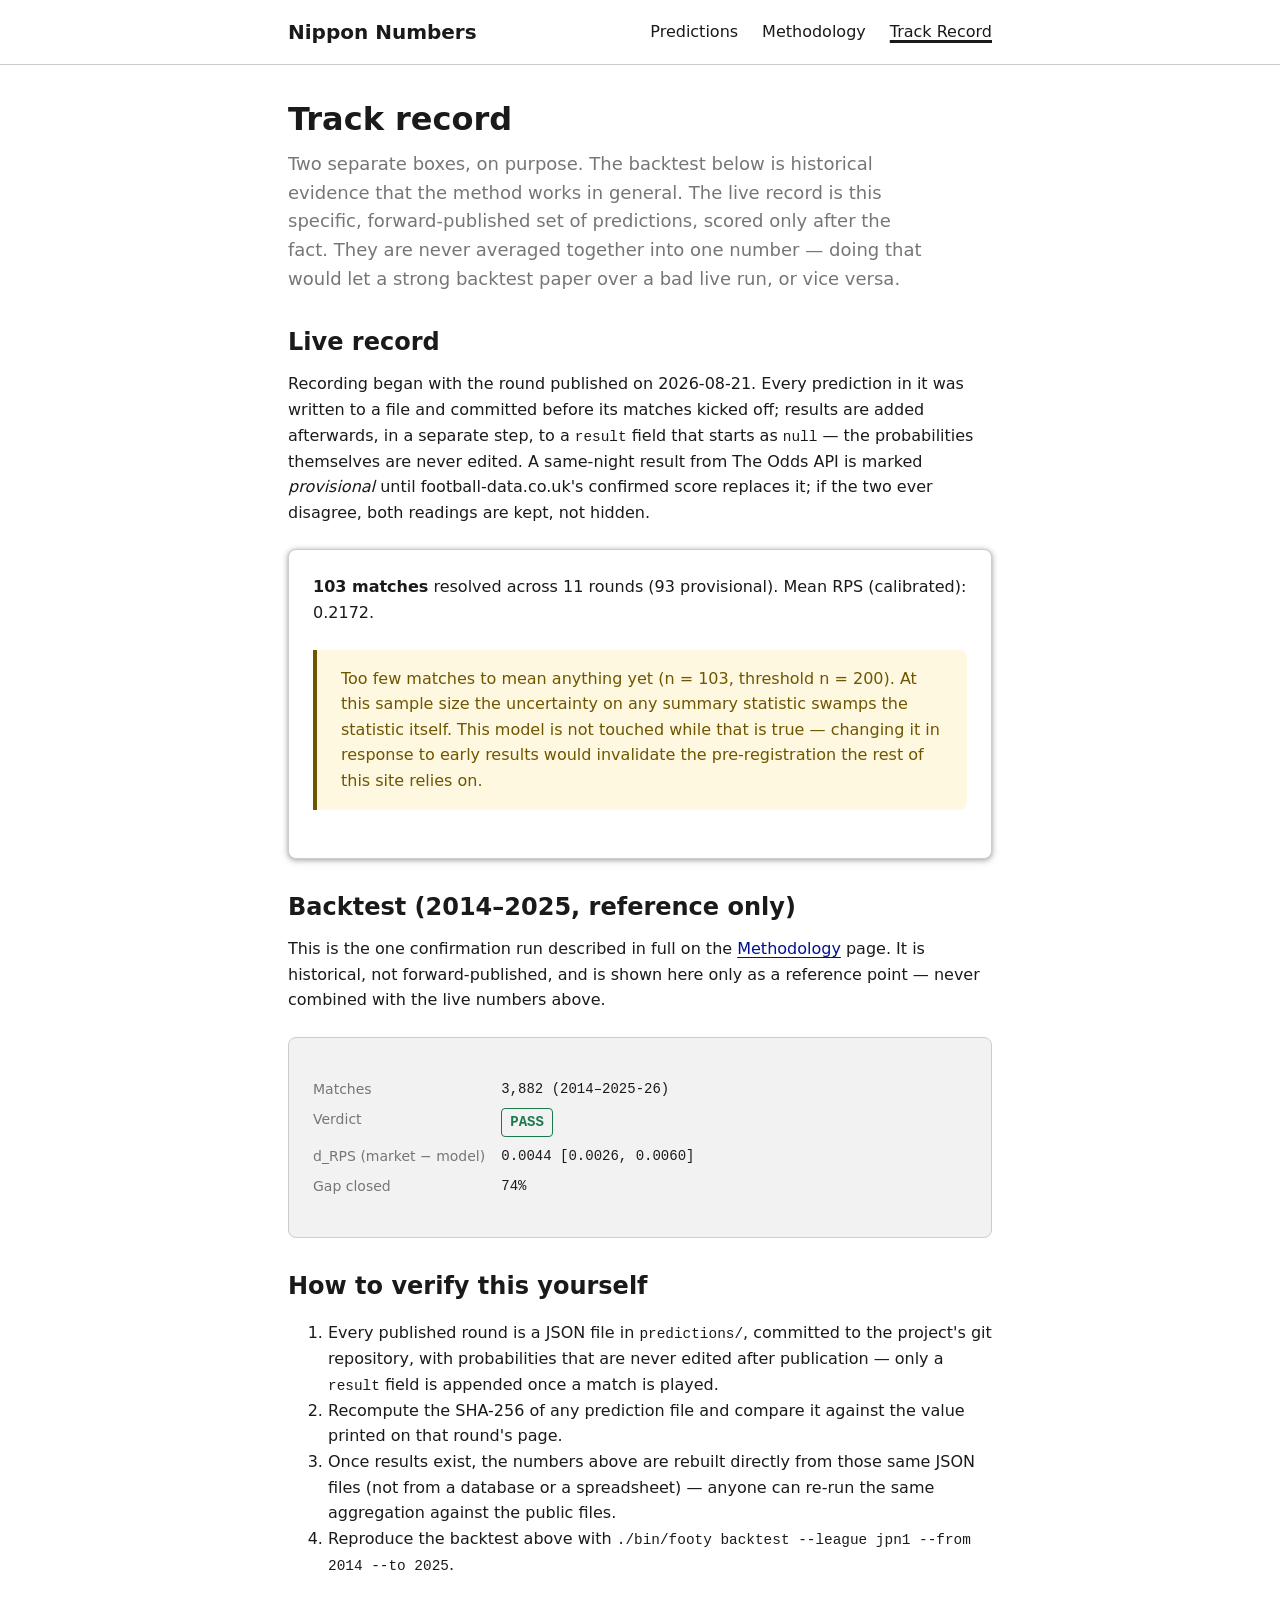
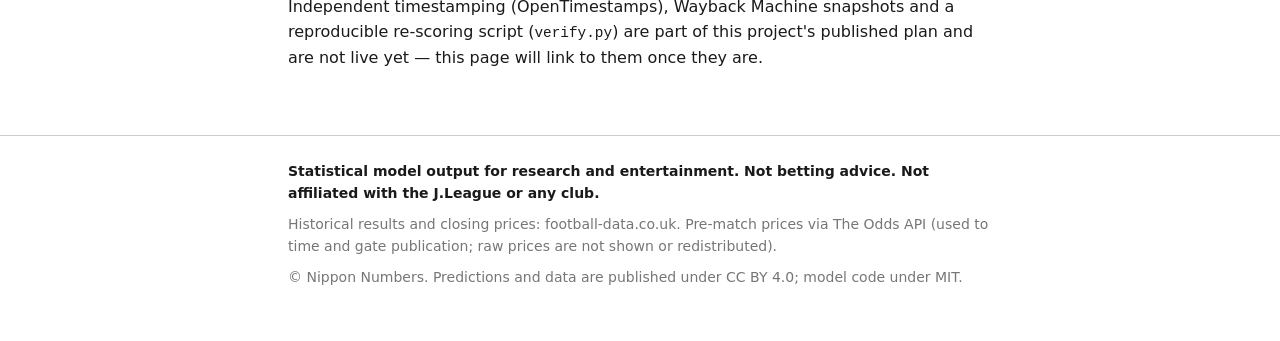
==== commit ff0a6a5b: "results: provisional scores from the odds API" ====
--- a/site/record.html
+++ b/site/record.html
@@ -37,13 +37,13 @@
 
 <div class="card">
 <p>
-  <strong>100 matches</strong> resolved
-  across 10 rounds
-(90 provisional).
-  Mean RPS (calibrated): 0.2095.
+  <strong>103 matches</strong> resolved
+  across 11 rounds
+(93 provisional).
+  Mean RPS (calibrated): 0.2172.
 </p>
 <p class="notice">
-  Too few matches to mean anything yet (n = 100, threshold n =
+  Too few matches to mean anything yet (n = 103, threshold n =
   200). At this sample size the uncertainty on any summary
   statistic swamps the statistic itself. This model is not touched while
   that is true &mdash; changing it in response to early results would
